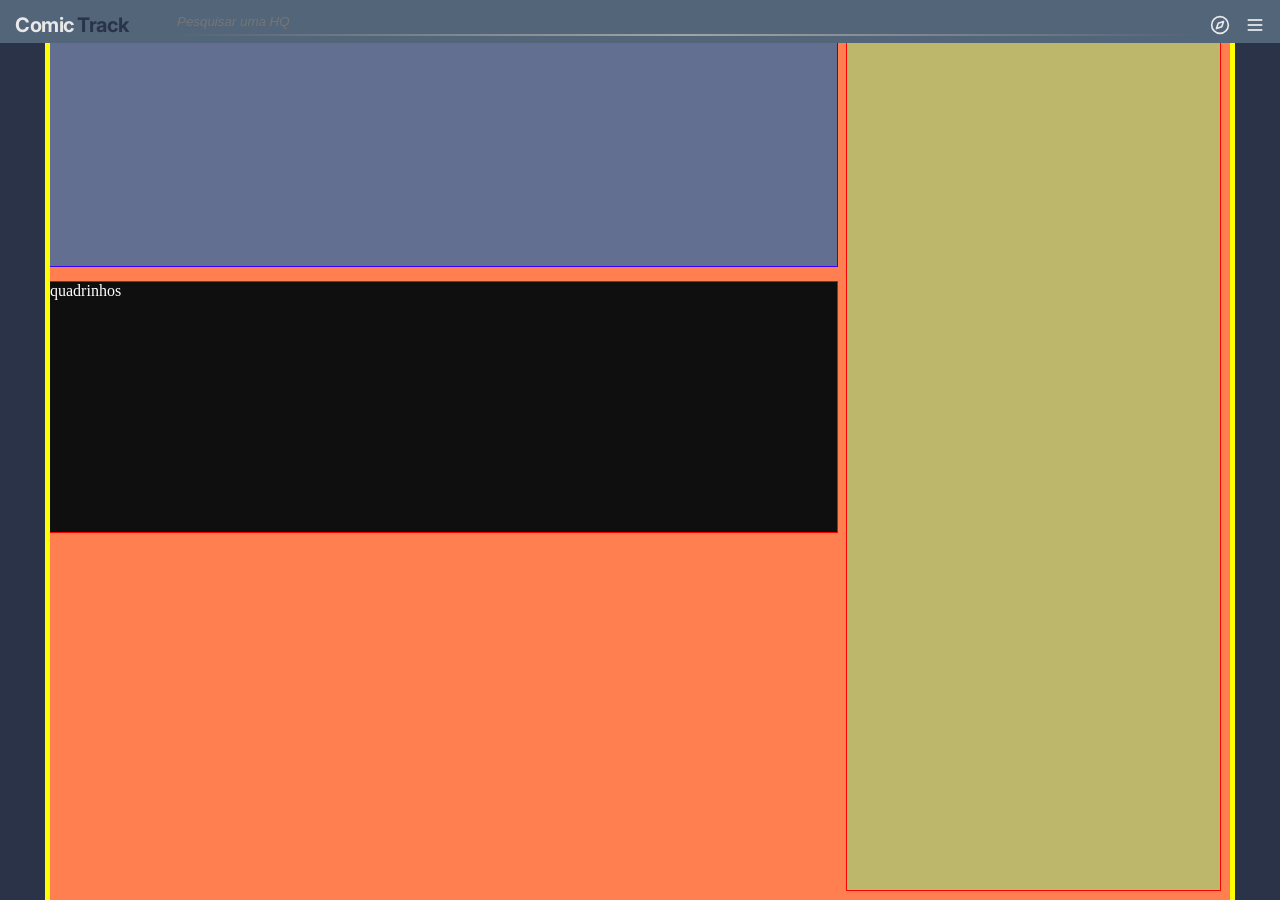
==== index.html @ 0a231233 "primeira versão do site" ====
<!DOCTYPE html>
<html lang="pt-br">
<head>
    <meta charset="UTF-8">
    <meta name="viewport" content="width=device-width, initial-scale=1.0">
    <title>ComicTracker</title>
    <link rel="stylesheet" href="style.css">

    <!--Fontes do Google-->
    <link rel="preconnect" href="https://fonts.googleapis.com">
    <link rel="preconnect" href="https://fonts.gstatic.com" crossorigin>
    <link href="https://fonts.googleapis.com/css2?family=Inter:wght@400;700;800&display=swap" rel="stylesheet">
    <link rel="stylesheet" href="https://fonts.googleapis.com/css2?family=Material+Symbols+Outlined:opsz,wght,FILL,GRAD@20..48,100..700,0..1,-50..200&icon_names=menu" />
<body>
    <header id="barra_principal_pesquisa">
        <div class="posicao_da_barra"> 
            <div id="logo">
                <h1 id="titulo-site">Comic <span class="texto-tracker">Track</span></h1>
            </div>
            <div class="div_pesquisa">
                <div class="barra-da-pesquisa">
                    <input type="search" placeholder="Pesquisar uma HQ">
                </div>
                <!--Botão de pesquisa fica invisível, até você clicar barra de pesquisa-->
                <button class="btn-pesquisa" aria-label="Pesquisar">
                    <svg xmlns="http://www.w3.org/2000/svg" width="20" height="20" viewBox="0 0 24 24" fill="none" stroke="currentColor" stroke-width="2" stroke-linecap="round" stroke-linejoin="round" class="icone-bussola">
                        <circle cx="12" cy="12" r="10"></circle>
                        <polygon points="16.24 7.76 14.12 14.12 7.76 16.24 9.88 9.88 16.24 7.76"></polygon>
                    </svg>

                </button> 

                <!--Botão de opções-->
                <button class="menu-opcs">
                    <svg xmlns="http://www.w3.org/2000/svg" width="20" height="20" viewBox="0 0 24 24" fill="none" stroke="currentColor" stroke-width="2" stroke-linecap="round" stroke-linejoin="round">
                        <line x1="4" x2="20" y1="12" y2="12"></line>
                        <line x1="4" x2="20" y1="6" y2="6"></line>
                        <line x1="4" x2="20" y1="18" y2="18"></line>
                    </svg>
                </button>
                <!--
                <div class="expand-menu">
                    <button>OPCS</button>
                    <ul class="opcsmenu">
                        <li class="opc1">Home</li>
                        <li class="opc2">Search</li>
                        <li class="opc3">Discover</li>
                        <li class="opc4">Runs</li>
                        <li class="opc5">Community</li>
                    </ul>
                </div>
                -->
            </div>
        </div>
    </header>

    <main>
        <div id="conteudo-principal">
            <div class="lendo">
                <p>quadrinhos</p>
            </div>
            
            <div class="populares">
                <p>quadrinhos</p>
            </div>
        </div>

        <aside class="novidades">
                <p>novidades</p>
            </aside>

    </main>

   


    <script src="Javinha.js"></script>  
</body>
</html>
---- style.css ----
/* --- ESTILO PARA CELULAR (PADRÃO) --- */
header{
    position: fixed;
    justify-content: center;
    top: 0;
    left: 0;            
    right: 0;
    box-sizing: border-box;
    width: 100%;
    margin: 0;
    height: auto;
    z-index: 1000;
    padding: 5px;
    background-color: #536579;
}


html, body {
  width: 100%;
  max-width: 100%;
  background-color: #2b3348;
  box-sizing: content-box;
  overflow-x: hidden; /* Corta qualquer conteúdo que tente vazar para a direita */
  margin: 0;
  padding: 0;
  -moz-osx-font-smoothing: grayscale;  /* Para Firefox no Mac */
}

main{
    display: block;
    flex-direction: column;
    background-color: coral;
    outline: 5px solid yellow;  
    margin: 60px 20px 30px 20px; /* ALTERADO: Aumentamos a margem superior (60px) */
    height: 100vh;
}

/*Classe do Main*/

.lendo{
    background-color: #636f91;
    outline: solid 1px rgb(55, 0, 255);
    min-height: 250px;
}

.populares{
    color: white;
    background-color: #0f0f0f;
    outline: solid 1px red;
    min-height: 250px;
}

.novidades{
    margin: 10px;
    background-color: darkkhaki;
    outline: solid 1px red;
    max-height: fit-content;
}


/*Seção da parte do Titulo: Comic Track */
#logo{
    width: 10rem;
    white-space: nowrap;
}

#titulo-site{
    margin: 0;
    font-size: 20px;
    font-family: 'inter', sans-serif;
    font-weight: 700;
    letter-spacing: -0.5px;
    word-spacing: -2px;
    color: #e8e8e8
}

.texto-tracker{
    color: #2a3347
}


/*Classe das Barra principal site*/
.posicao_da_barra{
    display: flex;
    align-items: center;
    max-width: auto;
    height: auto;
    width: 100%;
    padding: 0px 10px; /* Adicione um padding lateral para criar uma folga nas bordas da tela */
    box-sizing: border-box; /* Garante que o padding não aumente o tamanho total da barra */
    margin: 0 auto;
}

.div_pesquisa {
    display: flex;
    align-items: center;
    flex-grow: 1; /* Faz esse bloco ocupar o espaço que sobra na barra cinza */
    gap: 15px; /* Define o espaçamento exato que você queria entre a barra e a bússola */
    padding: 0.5rem 0rem;
    order: 3;
}


.div_pesquisa > .btn-pesquisa{
    background: transparent;
    border: none;
    cursor: pointer;
    flex-shrink: 0;      /* DIZ PARA A BÚSSOLA: "Não deixe o input te esmagar quando a tela encolher" */
    padding: 0;
    display: flex;       /* Centraliza o SVG internamente */
    align-items: center;
}

.barra-da-pesquisa {
    display: flex;       /* TRANSFORMA EM FLEX: Permite que ela controle o input interno */
    flex-grow: 1;        /* DIZ PARA A DIV: "Estique o máximo que puder dentro da .div_pesquisa" */
    border-bottom: 2px solid #a3a3a3; /* Sua linha estilizada */
    border-image: linear-gradient(to right, transparent, #a3a3a3, transparent) 1;
    padding-bottom: 4px;
}

.barra-da-pesquisa > input {
    color: #e8e8e8;
    font-style: italic;
    width: 100%;         /* AGORA SIM: O input ocupa 100% da div pai que acabou de esticar */
    min-width: 30px; 
    border: none;
    background: transparent;
    outline: none;       /* Remove a borda padrão que o navegador cria ao clicar */
    margin: 0;
}

.icone-bussola{
    color: #e8e8e8;
}

/* BOTAO DE OPÇOES */

.btn-pesquisa, .menu-opcs{
    display: inline-flex;
    align-items: center;
    color: white;
    justify-content: center;
    border: none;
    background: transparent;
    padding: 0;
}

/*Estilo para Desktop (A partir de 768px)*/

@media (min-width:768px) {
    main {
        display: grid; /* Ativamos o grid apenas aqui */
        flex-direction: row;
        grid-template-columns: 2fr 1fr; 
        grid-template-areas: 
            "esq1 dir"
            "esq2 dir";
        margin: 0 50px; /* Margem maior de desktop */
        height: 100vh;
    }

    /* Distribuindo os itens nas áreas do Grid */
    .lendo:nth-of-type(1) { grid-area: esq1; }
    .lendo:nth-of-type(2) { grid-area: esq2; }
    .novidades { grid-area: dir; }

    header {
        height: 43px; /* Altura fixa apenas no desktop */
    }
}
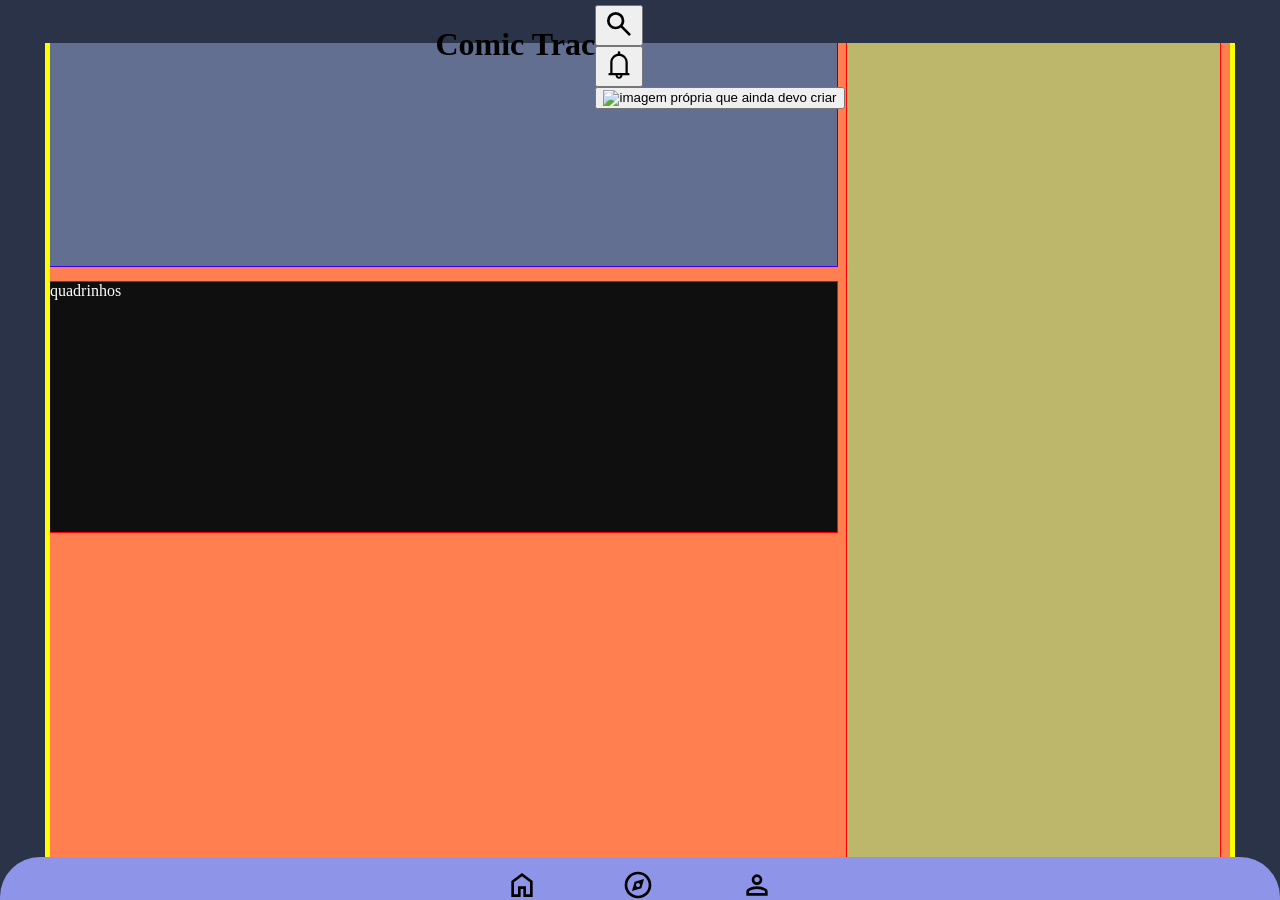
==== commit e449d15e: "adição da NavTop" ====
--- a/index.html
+++ b/index.html
@@ -9,49 +9,55 @@
     <!--Fontes do Google-->
     <link rel="preconnect" href="https://fonts.googleapis.com">
     <link rel="preconnect" href="https://fonts.gstatic.com" crossorigin>
-    <link href="https://fonts.googleapis.com/css2?family=Inter:wght@400;700;800&display=swap" rel="stylesheet">
-    <link rel="stylesheet" href="https://fonts.googleapis.com/css2?family=Material+Symbols+Outlined:opsz,wght,FILL,GRAD@20..48,100..700,0..1,-50..200&icon_names=menu" />
+    <link href="https://fonts.googleapis.com/css2?family=Inter:ital,opsz,wght@0,14..32,100..900;1,14..32,100..900&display=swap" rel="stylesheet">
 <body>
-    <header id="barra_principal_pesquisa">
+    <header id="barra_de_baixo">
         <div class="posicao_da_barra"> 
-            <div id="logo">
-                <h1 id="titulo-site">Comic <span class="texto-tracker">Track</span></h1>
+            <div class="btn_home">
+                <button >
+                    <svg xmlns="http://www.w3.org/2000/svg" width="32" height="32" viewBox="0 0 24 24"><!-- Icon from Material Symbols by Google - https://github.com/google/material-design-icons/blob/master/LICENSE --><path fill="currentColor" d="M6 19h3v-6h6v6h3v-9l-6-4.5L6 10zm-2 2V9l8-6l8 6v12h-7v-6h-2v6zm8-8.75"/></svg>
+                </button>
+                <p>home</p>
             </div>
-            <div class="div_pesquisa">
-                <div class="barra-da-pesquisa">
-                    <input type="search" placeholder="Pesquisar uma HQ">
-                </div>
-                <!--Botão de pesquisa fica invisível, até você clicar barra de pesquisa-->
-                <button class="btn-pesquisa" aria-label="Pesquisar">
-                    <svg xmlns="http://www.w3.org/2000/svg" width="20" height="20" viewBox="0 0 24 24" fill="none" stroke="currentColor" stroke-width="2" stroke-linecap="round" stroke-linejoin="round" class="icone-bussola">
-                        <circle cx="12" cy="12" r="10"></circle>
-                        <polygon points="16.24 7.76 14.12 14.12 7.76 16.24 9.88 9.88 16.24 7.76"></polygon>
-                    </svg>
 
-                </button> 
+            <div class="btn_explore">
+                <button>
+                    <svg xmlns="http://www.w3.org/2000/svg" width="32" height="32" viewBox="0 0 24 24"><!-- Icon from Material Symbols by Google - https://github.com/google/material-design-icons/blob/master/LICENSE --><path fill="currentColor" d="m7.5 16.5l7-2l2-7l-7 2zm4.5-3q-.625 0-1.062-.437T10.5 12t.438-1.062T12 10.5t1.063.438T13.5 12t-.437 1.063T12 13.5m0 8.5q-2.075 0-3.9-.788t-3.175-2.137T2.788 15.9T2 12t.788-3.9t2.137-3.175T8.1 2.788T12 2t3.9.788t3.175 2.137T21.213 8.1T22 12t-.788 3.9t-2.137 3.175t-3.175 2.138T12 22m0-2q3.325 0 5.663-2.337T20 12t-2.337-5.663T12 4T6.337 6.338T4 12t2.338 5.663T12 20m0-8"/></svg>
+                </button>
+                <p>explore</p>
+            </div>
 
-                <!--Botão de opções-->
-                <button class="menu-opcs">
-                    <svg xmlns="http://www.w3.org/2000/svg" width="20" height="20" viewBox="0 0 24 24" fill="none" stroke="currentColor" stroke-width="2" stroke-linecap="round" stroke-linejoin="round">
-                        <line x1="4" x2="20" y1="12" y2="12"></line>
-                        <line x1="4" x2="20" y1="6" y2="6"></line>
-                        <line x1="4" x2="20" y1="18" y2="18"></line>
-                    </svg>
+            <div class="btn_profile">
+                <button>
+                    <svg xmlns="http://www.w3.org/2000/svg" width="32" height="32" viewBox="0 0 24 24"><!-- Icon from Material Symbols by Google - https://github.com/google/material-design-icons/blob/master/LICENSE --><path fill="currentColor" d="M12 12q-1.65 0-2.825-1.175T8 8t1.175-2.825T12 4t2.825 1.175T16 8t-1.175 2.825T12 12m-8 8v-2.8q0-.85.438-1.562T5.6 14.55q1.55-.775 3.15-1.162T12 13t3.25.388t3.15 1.162q.725.375 1.163 1.088T20 17.2V20zm2-2h12v-.8q0-.275-.137-.5t-.363-.35q-1.35-.675-2.725-1.012T12 15t-2.775.338T6.5 16.35q-.225.125-.363.35T6 17.2zm6-8q.825 0 1.413-.587T14 8t-.587-1.412T12 6t-1.412.588T10 8t.588 1.413T12 10m0 8"/></svg>
                 </button>
-                <!--
-                <div class="expand-menu">
-                    <button>OPCS</button>
-                    <ul class="opcsmenu">
-                        <li class="opc1">Home</li>
-                        <li class="opc2">Search</li>
-                        <li class="opc3">Discover</li>
-                        <li class="opc4">Runs</li>
-                        <li class="opc5">Community</li>
-                    </ul>
-                </div>
-                -->
+                <p>profile</p>
             </div>
+            
         </div>
+    </header>
+
+    <header id="barra_de_cima">
+        <h1 id="logo">Comic Track</h1>
+        <span class="icons_diversos">
+            <div class="bussola"> 
+                <button>
+                    <svg xmlns="http://www.w3.org/2000/svg" width="32" height="32" viewBox="0 0 24 24">
+                        <path fill="currentColor" d="m19.6 21l-6.3-6.3q-.75.6-1.725.95T9.5 16q-2.725 0-4.612-1.888T3 9.5t1.888-4.612T9.5 3t4.613 1.888T16 9.5q0 1.1-.35 2.075T14.7 13.3l6.3 6.3zM9.5 14q1.875 0 3.188-1.312T14 9.5t-1.312-3.187T9.5 5T6.313 6.313T5 9.5t1.313 3.188T9.5 14"/>
+                    </svg>                      
+                </button>
+            </div>
+            <div class="sino">
+                <button>
+                    <svg xmlns="http://www.w3.org/2000/svg" width="32" height="32" viewBox="0 0 1024 1024"><!-- Icon from Ant Design Icons by HeskeyBaozi - https://github.com/ant-design/ant-design-icons/blob/master/LICENSE --><path fill="currentColor" d="M816 768h-24V428c0-141.1-104.3-257.7-240-277.1V112c0-22.1-17.9-40-40-40s-40 17.9-40 40v38.9c-135.7 19.4-240 136-240 277.1v340h-24c-17.7 0-32 14.3-32 32v32c0 4.4 3.6 8 8 8h216c0 61.8 50.2 112 112 112s112-50.2 112-112h216c4.4 0 8-3.6 8-8v-32c0-17.7-14.3-32-32-32M512 888c-26.5 0-48-21.5-48-48h96c0 26.5-21.5 48-48 48M304 768V428c0-55.6 21.6-107.8 60.9-147.1S456.4 220 512 220s107.8 21.6 147.1 60.9S720 372.4 720 428v340z"/></svg>
+                </button>
+            </div>
+            <div class="perfil">
+                <button>
+                    <img src="" alt="imagem própria que ainda devo criar">
+                </button>
+            </div>
+        </span>
     </header>
 
     <main>
--- a/style.css
+++ b/style.css
@@ -3,16 +3,17 @@
 header{
     position: fixed;
     justify-content: center;
-    top: 0;
+    bottom: 0;
     left: 0;            
     right: 0;
     box-sizing: border-box;
     width: 100%;
     margin: 0;
-    height: auto;
+    height: 76px;
     z-index: 1000;
     padding: 5px;
-    background-color: #536579;
+    background-color: #8E94E8;
+    border-radius: 40px 40px 0 0;
 }
 
 
@@ -35,6 +36,57 @@
     margin: 60px 20px 30px 20px; /* ALTERADO: Aumentamos a margem superior (60px) */
     height: 100vh;
 }
+
+/*NavBar de baixo */
+header > .posicao_da_barra{
+    display: inline-flex;
+    justify-content: center;
+    gap: 75px;
+    width: 100%;
+    height: 4rem;
+}
+
+.posicao_da_barra > .btn_home > button,
+.posicao_da_barra > .btn_explore > button,
+.posicao_da_barra > .btn_profile > button {
+    border: none;
+    padding: 0;
+    background: transparent; /* "background: none" também funciona */
+    outline: none;           /* Dica extra: remove aquela bordinha de foco ao clicar */
+    cursor: pointer;         /* Dica extra: faz o mouse virar a "mãozinha" de clique */
+    width: auto;
+}
+
+
+.posicao_da_barra > .btn_home,
+.posicao_da_barra > .btn_explore,
+.posicao_da_barra > .btn_profile {
+    display: flex;
+    flex-direction: column;
+    justify-content: center;
+    width: auto;
+    height: auto;
+}
+
+.posicao_da_barra > .btn_home > p,
+.posicao_da_barra > .btn_explore > p,
+.posicao_da_barra > .btn_profile > p {
+    margin: 0;
+    font-family: "Inter";
+    font-size: smaller;
+}
+
+
+/*Navbar de baixo*/
+#barra_de_cima{
+    display: flex;
+    flex-direction: row;
+    position: fixed;
+    top: 0;
+    background-color: #2b3348;
+}
+
+
 
 /*Classe do Main*/
 
@@ -92,60 +144,7 @@
     margin: 0 auto;
 }
 
-.div_pesquisa {
-    display: flex;
-    align-items: center;
-    flex-grow: 1; /* Faz esse bloco ocupar o espaço que sobra na barra cinza */
-    gap: 15px; /* Define o espaçamento exato que você queria entre a barra e a bússola */
-    padding: 0.5rem 0rem;
-    order: 3;
-}
 
-
-.div_pesquisa > .btn-pesquisa{
-    background: transparent;
-    border: none;
-    cursor: pointer;
-    flex-shrink: 0;      /* DIZ PARA A BÚSSOLA: "Não deixe o input te esmagar quando a tela encolher" */
-    padding: 0;
-    display: flex;       /* Centraliza o SVG internamente */
-    align-items: center;
-}
-
-.barra-da-pesquisa {
-    display: flex;       /* TRANSFORMA EM FLEX: Permite que ela controle o input interno */
-    flex-grow: 1;        /* DIZ PARA A DIV: "Estique o máximo que puder dentro da .div_pesquisa" */
-    border-bottom: 2px solid #a3a3a3; /* Sua linha estilizada */
-    border-image: linear-gradient(to right, transparent, #a3a3a3, transparent) 1;
-    padding-bottom: 4px;
-}
-
-.barra-da-pesquisa > input {
-    color: #e8e8e8;
-    font-style: italic;
-    width: 100%;         /* AGORA SIM: O input ocupa 100% da div pai que acabou de esticar */
-    min-width: 30px; 
-    border: none;
-    background: transparent;
-    outline: none;       /* Remove a borda padrão que o navegador cria ao clicar */
-    margin: 0;
-}
-
-.icone-bussola{
-    color: #e8e8e8;
-}
-
-/* BOTAO DE OPÇOES */
-
-.btn-pesquisa, .menu-opcs{
-    display: inline-flex;
-    align-items: center;
-    color: white;
-    justify-content: center;
-    border: none;
-    background: transparent;
-    padding: 0;
-}
 
 /*Estilo para Desktop (A partir de 768px)*/
 
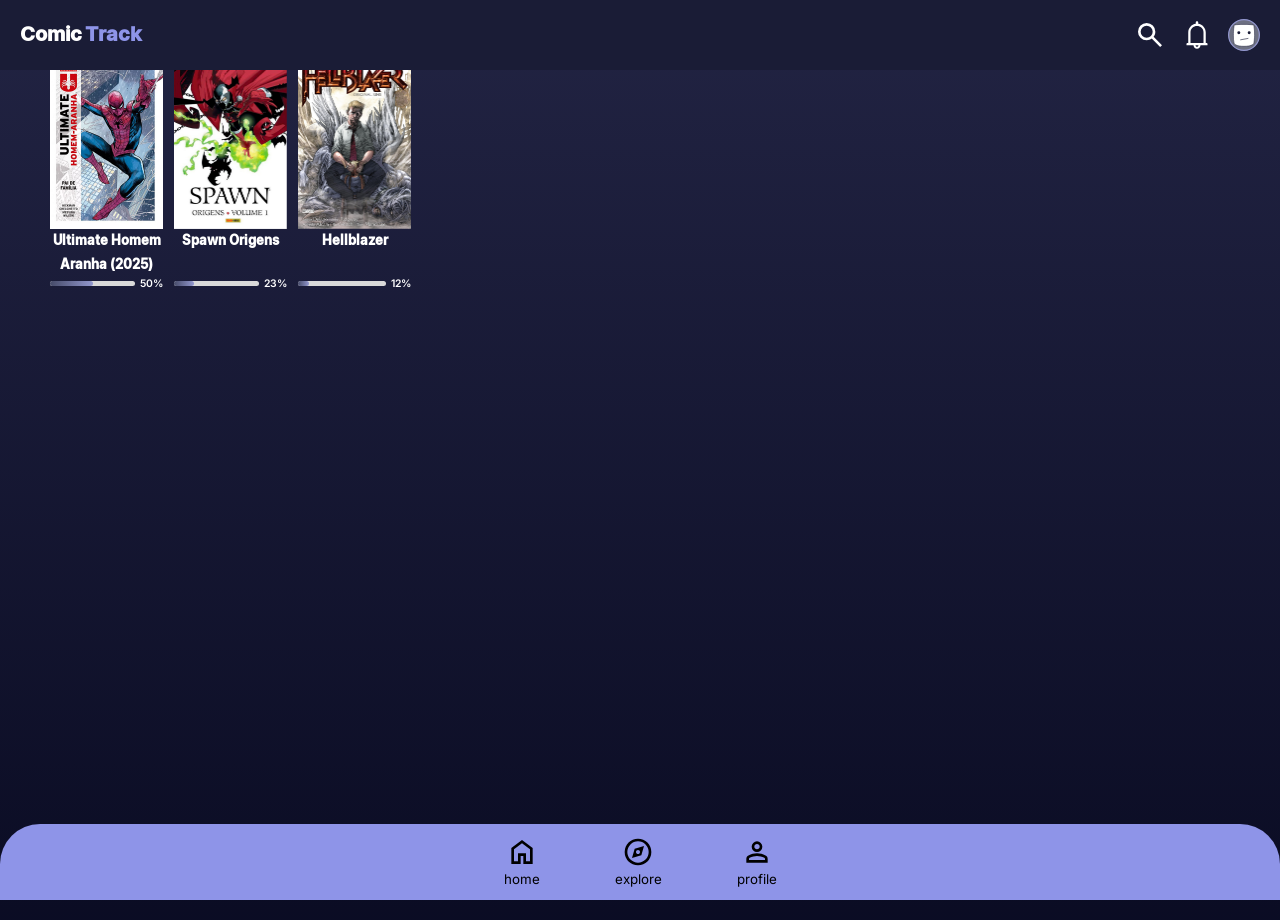
==== commit 54d6ceca: "Ajustes na barra de progressão e fundo da página" ====
--- a/index.html
+++ b/index.html
@@ -10,7 +10,14 @@
     <link rel="preconnect" href="https://fonts.googleapis.com">
     <link rel="preconnect" href="https://fonts.gstatic.com" crossorigin>
     <link href="https://fonts.googleapis.com/css2?family=Inter:ital,opsz,wght@0,14..32,100..900;1,14..32,100..900&display=swap" rel="stylesheet">
-<body>
+    
+    <!--Inter Fonte Google-->
+    <link rel="preconnect" href="https://fonts.googleapis.com">
+    <link rel="preconnect" href="https://fonts.gstatic.com" crossorigin>
+    <link href="https://fonts.googleapis.com/css2?family=Inter:ital,opsz,wght@0,14..32,100..900;1,14..32,100..900&display=swap" rel="stylesheet">
+
+
+    <body>
     <header id="barra_de_baixo">
         <div class="posicao_da_barra"> 
             <div class="btn_home">
@@ -38,9 +45,9 @@
     </header>
 
     <header id="barra_de_cima">
-        <h1 id="logo">Comic Track</h1>
+        <h1 id="logo">Comic <span class="trk_color">Track</span></h1>
         <span class="icons_diversos">
-            <div class="bussola"> 
+            <div class="busca"> 
                 <button>
                     <svg xmlns="http://www.w3.org/2000/svg" width="32" height="32" viewBox="0 0 24 24">
                         <path fill="currentColor" d="m19.6 21l-6.3-6.3q-.75.6-1.725.95T9.5 16q-2.725 0-4.612-1.888T3 9.5t1.888-4.612T9.5 3t4.613 1.888T16 9.5q0 1.1-.35 2.075T14.7 13.3l6.3 6.3zM9.5 14q1.875 0 3.188-1.312T14 9.5t-1.312-3.187T9.5 5T6.313 6.313T5 9.5t1.313 3.188T9.5 14"/>
@@ -54,27 +61,52 @@
             </div>
             <div class="perfil">
                 <button>
-                    <img src="" alt="imagem própria que ainda devo criar">
+                    <img src="Assets/Imagens Icones/Icone-Novo-Layout.svg" alt="imagem própria que ainda devo criar">
                 </button>
             </div>
         </span>
     </header>
 
     <main>
-        <div id="conteudo-principal">
-            <div class="lendo">
-                <p>quadrinhos</p>
+        <div id="list-lendo">
+            <div class="titulo-vermais">
+                <h2 >Continuar Lendo</h2>
+                <h2 class="ver-mais">Ver Mais</h2>
             </div>
-            
-            <div class="populares">
-                <p>quadrinhos</p>
+
+            <div class="hqs-lendo">
+                <span class="homemaranha">
+                    <img src="Assets/Hqs Covers/Ultimate SpiderMan 2025.png" alt="Cover_HomeAranhaUltimate" srcset="">
+                    <h3>Ultimate Homem Aranha (2025)</h3>
+                    <div class="prog-hq">
+                        <div id="barra-progresso">
+                            <div class="progresso-feito" style="width: 50%;"></div>
+                        </div>
+                        <p>50%</p>
+                    </div>
+                </span>
+                <span class="Spawn"> 
+                    <img src="Assets/Hqs Covers/Spawn Origens.png" alt="">
+                    <h3>Spawn Origens</h3>
+                    <div class="prog-hq">
+                        <div id="barra-progresso">
+                            <div class="progresso-feito" style="width: 23%;"></div>
+                        </div>
+                        <p>23%</p>
+                    </div>
+                </span>
+                <span class="Hellblazer">  
+                    <img src="Assets/Hqs Covers/HellBalzer.png" alt="">
+                    <h3>Hellblazer</h3>
+                    <div class="prog-hq">
+                        <div id="barra-progresso">
+                            <div class="progresso-feito" style="width: 12%;"></div>
+                        </div>
+                        <p>12%</p>
+                    </div>
+                </span>
             </div>
         </div>
-
-        <aside class="novidades">
-                <p>novidades</p>
-            </aside>
-
     </main>
 
    
--- a/style.css
+++ b/style.css
@@ -1,6 +1,25 @@
 
 /* --- ESTILO PARA CELULAR (PADRÃO) --- */
-header{
+@font-face {
+    font-family: Konkhmer Sleokchher;
+    src: url(Assets/Font/konkhmer-sleokchher/KonkhmerSleokchher-Regular.ttf);
+    font-weight: normal;
+    font-style: normal;
+}
+
+p{
+    margin: 0;
+    padding: 0;
+    font-family: initial;
+}
+
+h1, h2, h3{
+    margin: 0;
+    padding: 0;
+    font-family: Konkhmer Sleokchher;
+}
+
+#barra_de_baixo{
     position: fixed;
     justify-content: center;
     bottom: 0;
@@ -20,7 +39,13 @@
 html, body {
   width: 100%;
   max-width: 100%;
-  background-color: #2b3348;
+  background: 
+    linear-gradient(
+            to bottom,
+            rgba(255, 255, 255, 0.08) 0%,
+            rgba(0, 0, 0, 0.30) 100%
+        ),
+        #0F1133;
   box-sizing: content-box;
   overflow-x: hidden; /* Corta qualquer conteúdo que tente vazar para a direita */
   margin: 0;
@@ -28,13 +53,115 @@
   -moz-osx-font-smoothing: grayscale;  /* Para Firefox no Mac */
 }
 
-main{
-    display: block;
+/* ------------------------------------------ 
+    O conteúdo principal da página (MAIN) 
+    -----------------------------------------
+*/
+
+/* ========================================
+   MAIN
+   ======================================== */
+main {
+    /*background-color: #0F1133;*/
+    padding: 10px 0;
+    margin: 75px 16px 76px;
+    height: 100vh;
+}
+
+
+/* ========================================
+   CABEÇALHO DE SEÇÃO (Título + Ver Mais)
+   ======================================== */
+.titulo-vermais {
+    display: flex;
+    justify-content: space-between;
+    align-items: center;
+    color: #ffffff;
+    font-size: 0.75rem;
+}
+
+.titulo-vermais .ver-mais {
+    color: #8E94E8;
+    font-size: 0.875rem;
+}
+
+
+/* ========================================
+   SEÇÃO: CONTINUAR LENDO
+   ======================================== */
+#list-lendo {
+    display: flex;
     flex-direction: column;
-    background-color: coral;
-    outline: 5px solid yellow;  
-    margin: 60px 20px 30px 20px; /* ALTERADO: Aumentamos a margem superior (60px) */
-    height: 100vh;
+    gap: 0.75rem;
+}
+
+.hqs-lendo {
+    display: flex;
+    gap: 11px;
+}
+
+
+/* ========================================
+   CARD DE HQ
+   ======================================== */
+.homemaranha,
+.Spawn,
+.Hellblazer {
+    display: flex;
+    flex-direction: column;
+    max-width: 113px;
+}
+
+.hqs-lendo > span > img {
+    width: 113px;
+    height: 174px;
+    object-fit: cover;
+}
+
+.homemaranha h3,
+.Spawn h3,
+.Hellblazer h3 {
+    flex: 1;
+    margin: 0;
+    color: #ffffff;
+    font-family: Konkhmer Sleokchher;
+    font-size: 0.813rem;
+    font-style: normal;
+    text-align: center;
+    word-break: break-word;
+}
+
+
+/* ========================================
+   BARRA DE PROGRESSO
+   ======================================== */
+.prog-hq {
+    display: flex;
+    align-items: center;
+    gap: 5px;
+    margin-top: auto;
+    width: 100%;
+}
+
+#barra-progresso {
+    flex: 1;
+    height: 5px;
+    background-color: #D9D9D9;
+    border-radius: 25px;
+}
+
+.progresso-feito {
+    height: 5px;
+    background: linear-gradient(to right, #464B69, #9297CE);
+    border-radius: 25px;
+}
+
+.prog-hq p {
+    margin: 0;
+    font-family: Inter;
+    font-size: 0.65rem;
+    font-weight: 600;
+    color: #ffffff;
 }
 
 /*NavBar de baixo */
@@ -77,7 +204,7 @@
 }
 
 
-/*Navbar de baixo*/
+/* --- Navbar de baixo ---*/
 #barra_de_cima{
     display: flex;
     flex-direction: row;
@@ -88,62 +215,87 @@
 
 
 
-/*Classe do Main*/
-
-.lendo{
-    background-color: #636f91;
-    outline: solid 1px rgb(55, 0, 255);
-    min-height: 250px;
-}
-
-.populares{
+
+
+/* --- Barra do topo do site ---*/
+
+#barra_de_cima{
+    background-color: #1A1C36;
+    width: 100%;
+    height: 70px;
+    display: flex;
+    flex-direction: row;
+    justify-content: space-between;
+    align-items: center;
+    padding: 0 20px;
+    box-sizing: border-box;
+}
+
+.icons_diversos{
+    display: flex;
+    flex-direction: row;
+}   
+
+/* LOGO COMIC TRACK */
+#barra_de_cima > #logo{
+    display: flex;
+    align-items: center;
+   color: #ffffff;
+   flex: 1;
+   width: auto;
+   height: auto;
+   font-size: 1.25rem;
+   font-family: Konkhmer Sleokchher;
+}
+
+#barra_de_cima > #logo > span{
+   color: #8E94E8;
+   margin-left: 3PX;
+}
+
+
+/* ------------------------------- */
+
+.icons_diversos{
+    display: flex;
+    flex-direction: row;
+    align-items: center; /* Alinha os ícones verticalmente */
+    gap: 15px;           /* Cria um espaço limpo entre cada ícone */
+    height: auto;
+}
+
+
+.icons_diversos > .perfil ,
+.icons_diversos > .sino,
+.icons_diversos > .busca
+{
+    display: block;
+    width: auto;
+    height: auto;
+}
+
+.icons_diversos > .perfil > button,
+.icons_diversos > .sino > button,
+.icons_diversos > .busca > button
+{
+    background: transparent;
+  border: none;
+  cursor: pointer;
+  padding: 0;
+  display: flex;
+  align-items: center;
+  justify-content: center;
     color: white;
-    background-color: #0f0f0f;
-    outline: solid 1px red;
-    min-height: 250px;
-}
-
-.novidades{
-    margin: 10px;
-    background-color: darkkhaki;
-    outline: solid 1px red;
-    max-height: fit-content;
-}
-
-
-/*Seção da parte do Titulo: Comic Track */
-#logo{
-    width: 10rem;
-    white-space: nowrap;
-}
-
-#titulo-site{
-    margin: 0;
-    font-size: 20px;
-    font-family: 'inter', sans-serif;
-    font-weight: 700;
-    letter-spacing: -0.5px;
-    word-spacing: -2px;
-    color: #e8e8e8
-}
-
-.texto-tracker{
-    color: #2a3347
-}
-
-
-/*Classe das Barra principal site*/
-.posicao_da_barra{
-    display: flex;
-    align-items: center;
-    max-width: auto;
-    height: auto;
-    width: 100%;
-    padding: 0px 10px; /* Adicione um padding lateral para criar uma folga nas bordas da tela */
-    box-sizing: border-box; /* Garante que o padding não aumente o tamanho total da barra */
-    margin: 0 auto;
-}
-
+}
+
+.icons_diversos > .perfil > button > img,
+.icons_diversos > .sino > button > img,
+.icons_diversos > .busca > button > img
+{
+   width: 32px;
+  height: 32px;
+  object-fit: cover;
+}
 
 
 /*Estilo para Desktop (A partir de 768px)*/
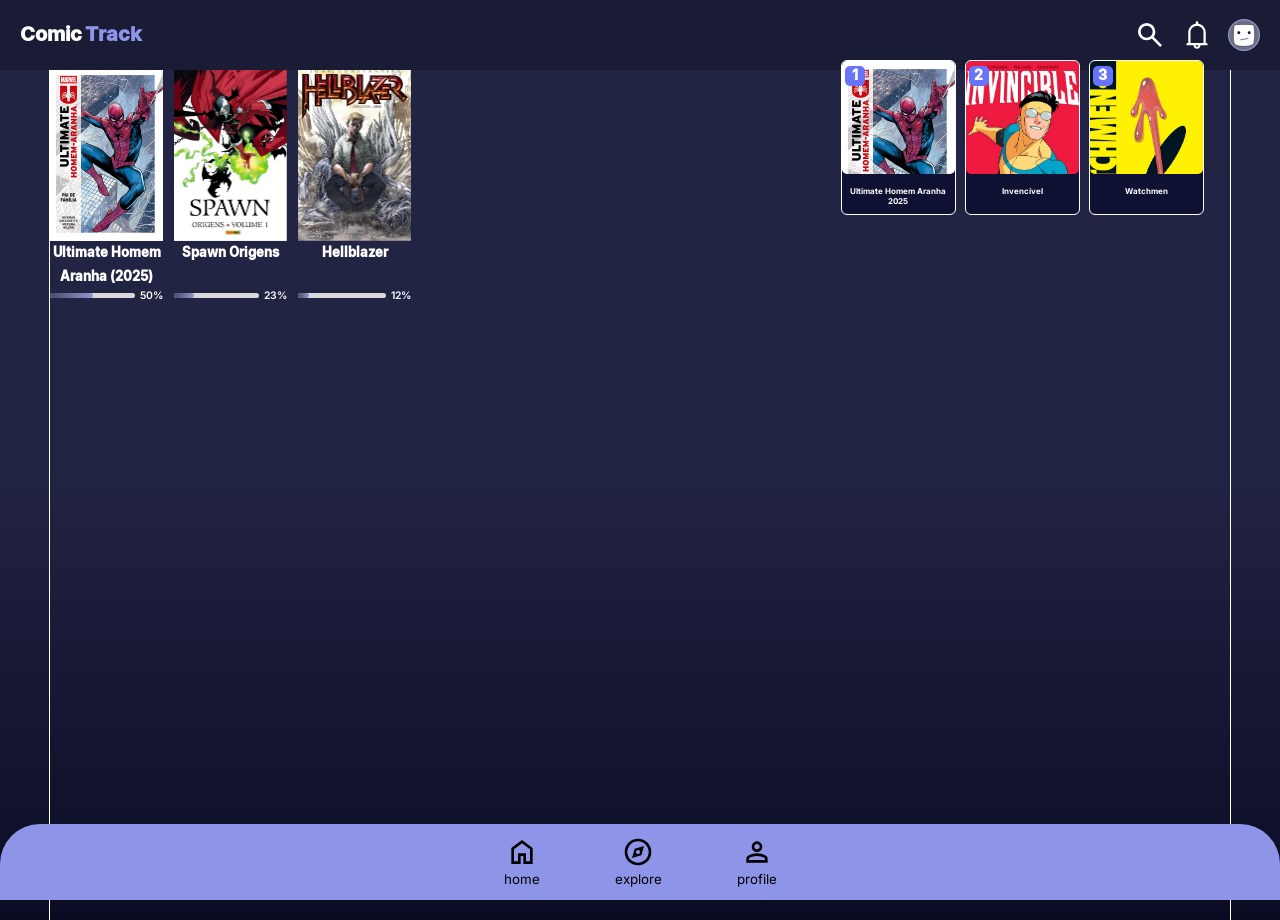
==== commit f52704a4: "Adição da seção: Populares da Semana" ====
--- a/index.html
+++ b/index.html
@@ -107,6 +107,39 @@
                 </span>
             </div>
         </div>
+
+        <div id="list-populares">
+            <div class="titulo-vermais">
+                <h2 class="em-alta-semana">Em alta esta semana</h2>
+                <h2 class="ver-mais">Ver Mais</h2>
+            </div>
+            <div class="flex-hq-popular">
+                <span class="popular1">
+                    <img src="Assets/Hqs Covers/Ultimate SpiderMan 2025.png" alt="" srcset="">
+                    <h3>Ultimate Homem Aranha 2025</h3>
+                    <div class="posicao-na-semana">
+                        <h3>1</h3>
+                    </div>
+                </span>
+                <span class="popular2">
+                    <img src="Assets/Hqs Covers/Invencible hq.jpg" alt="" srcset="">
+                    <h3>Invencível</h3>
+                    <div class="posicao-na-semana">
+                        <h3>2</h3>
+                    </div>
+                </span>
+                <span class="popular3">
+                    <img src="Assets/Hqs Covers/Watchmen HQ.jpg" alt="" srcset="">
+                    <h3>Watchmen</h3>
+                    <div class="posicao-na-semana">
+                        <h3>3</h3>
+                    </div>
+                </span>
+            </div>
+        </div>
+
+
+
     </main>
 
    
--- a/style.css
+++ b/style.css
@@ -42,7 +42,7 @@
   background: 
     linear-gradient(
             to bottom,
-            rgba(255, 255, 255, 0.08) 0%,
+            rgba(255, 255, 255, 0.08) 50%,
             rgba(0, 0, 0, 0.30) 100%
         ),
         #0F1133;
@@ -62,10 +62,13 @@
    MAIN
    ======================================== */
 main {
-    /*background-color: #0F1133;*/
+    display: flex;
+    flex-direction: column;
+    outline: 1px solid white;
     padding: 10px 0;
     margin: 75px 16px 76px;
     height: 100vh;
+    gap: 15px;
 }
 
 
@@ -93,6 +96,8 @@
     display: flex;
     flex-direction: column;
     gap: 0.75rem;
+    padding-top: 12px;
+    padding-bottom: 12px;
 }
 
 .hqs-lendo {
@@ -203,6 +208,83 @@
     font-size: smaller;
 }
 
+/* 
+================================================
+    [ Seção Pagina Main: Populares da Semana ]
+===============================================
+*/
+
+#list-populares{
+    display: flex;
+    flex-direction: column;
+    margin: 10px 0px;
+    gap: 12px;
+}
+
+.em-alta-semana
+{
+    font-size: 1rem;
+}
+
+.flex-hq-popular{
+    display: flex;
+    flex-direction: row;
+    gap: 11px;
+}
+
+.popular1, .popular2, .popular3{
+    background-color: #0F1133;
+    border-radius: 5px;
+    box-sizing: border-box;
+    outline: white solid 0.5px;
+    max-width: 113px;
+    position: relative;
+}
+
+
+.flex-hq-popular > span > img {
+    width: 113px;
+    height: 113px;
+    object-fit: cover;
+    object-position: top;
+    border-radius: 5px;
+}
+
+.popular1 > h3,
+.popular2 > h3,
+.popular3 > h3{
+    font-family: Inter;
+    color: white;
+    font-size: 0.5rem;
+    text-align: center;
+    align-items: center;
+    margin-top: 8px;
+    margin-bottom: 8px;
+    max-width: 113px;
+}
+
+.posicao-na-semana{
+    display: flex;
+    align-items: center;
+    justify-content: center;
+    background-color: #6773F9;
+    position: absolute;
+    top: 5px;  /* distância do topo do card */
+    left: 3px; /* distância da esquerda do card */
+    width: 20px;
+    height: 20px;
+    border-radius: 5px;
+}
+
+.posicao-na-semana > h3
+{
+    font-size: 0.875rem;
+    line-height: 0.8;
+    color: white;
+}
+
+
+
 
 /* --- Navbar de baixo ---*/
 #barra_de_cima{
@@ -212,10 +294,6 @@
     top: 0;
     background-color: #2b3348;
 }
-
-
-
-
 
 /* --- Barra do topo do site ---*/
 
@@ -252,9 +330,6 @@
    color: #8E94E8;
    margin-left: 3PX;
 }
-
-
-/* ------------------------------- */
 
 .icons_diversos{
     display: flex;
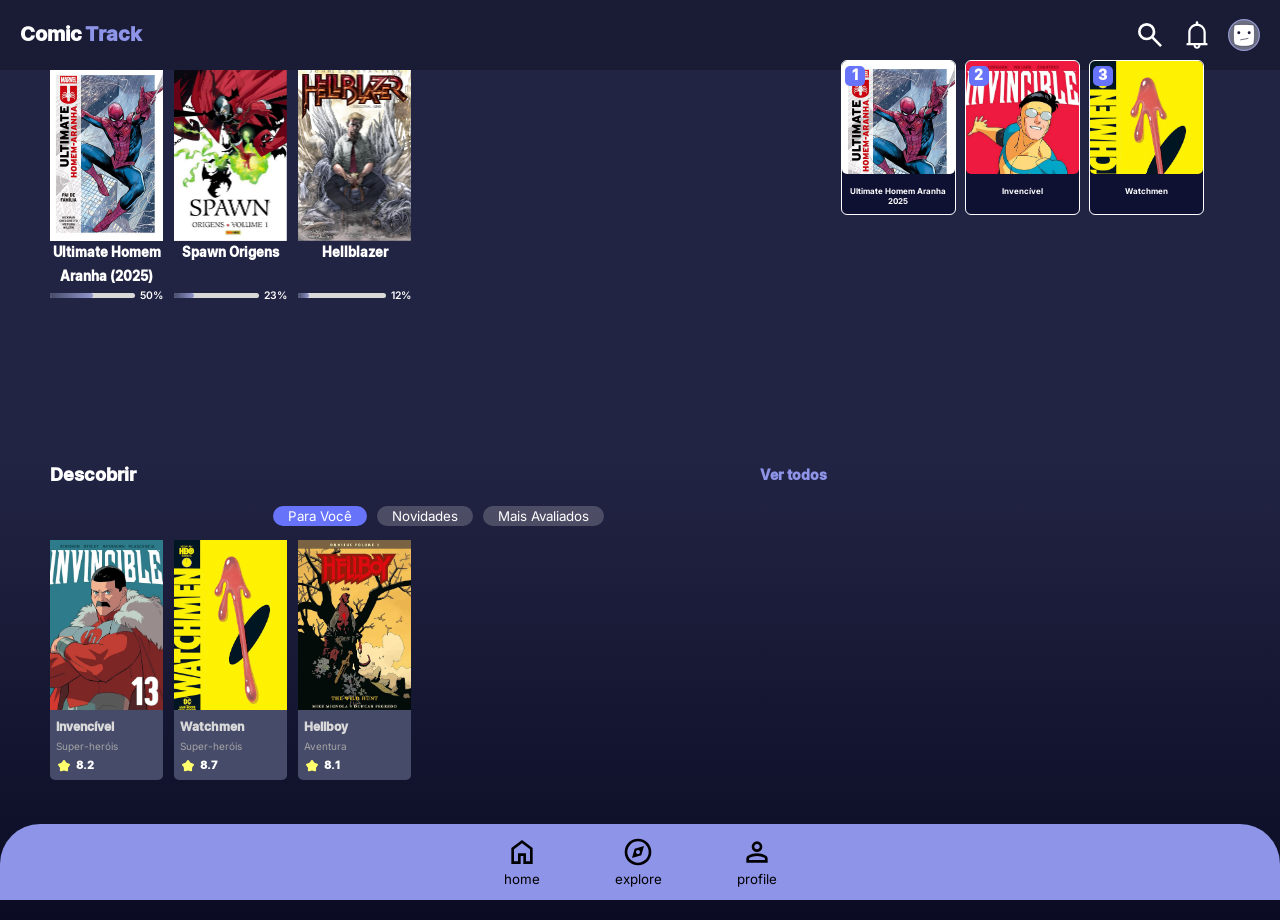
==== commit 10e4efef: "Parte de Descobrimento da Página" ====
--- a/index.html
+++ b/index.html
@@ -138,7 +138,52 @@
             </div>
         </div>
 
-
+        <div id="list-descobrir">
+            <div class="titulo-vermais">
+                <h2>Descobrir</h2>
+                <h2 class="ver-mais">Ver todos</h2>
+            </div>
+            <section class="botoes-filtro">
+                <button type="button" id="btn-escolhido"> Para Você</button>
+                <button type="button"> Novidades</button>
+                <button type="button"> Mais Avaliados</button>
+            </section>
+            <section class="quadrinhos-filtrados">
+                <div class="filtrado1">
+                    <img src="Assets/Hqs Covers/Invicible Comic Cover.jpg" alt="" srcset="">
+                    <div class="card-info">
+                        <h3>Invencível</h3>
+                        <p class="genero">Super-heróis</p>
+                    </div>
+                    <span class="avaliacoes">
+                        <svg xmlns="http://www.w3.org/2000/svg" width="16" height="16" viewBox="0 0 24 24"><!-- Icon from Material Symbols Light by Google - https://github.com/google/material-design-icons/blob/master/LICENSE --><path fill="currentColor" d="m8.125 7.092l2.608-3.47q.238-.322.566-.472T12 3t.701.15t.566.471l2.608 3.471l4.02 1.368q.534.18.822.605q.289.426.289.94q0 .237-.07.471t-.228.449l-2.635 3.573l.1 3.83q.025.706-.466 1.189T16.564 20l-.454-.056L12 18.733l-4.11 1.211q-.124.05-.24.053q-.117.003-.214.003q-.665 0-1.15-.483t-.459-1.188l.1-3.856l-2.629-3.548q-.159-.217-.229-.453Q3 10.236 3 10q0-.506.297-.942q.296-.435.828-.618z"/></svg>
+                        <h3>8.2</h3>
+                    </span>
+                </div>
+                <div class="filtrado2">
+                    <img src="Assets/Hqs Covers/Watchmen HQ.jpg" alt="" srcset="">
+                    <div class="card-info">
+                        <h3>Watchmen</h3>
+                        <p class="genero">Super-heróis</p>
+                    </div>
+                    <span class="avaliacoes">
+                        <svg xmlns="http://www.w3.org/2000/svg" width="16" height="16" viewBox="0 0 24 24"><!-- Icon from Material Symbols Light by Google - https://github.com/google/material-design-icons/blob/master/LICENSE --><path fill="currentColor" d="m8.125 7.092l2.608-3.47q.238-.322.566-.472T12 3t.701.15t.566.471l2.608 3.471l4.02 1.368q.534.18.822.605q.289.426.289.94q0 .237-.07.471t-.228.449l-2.635 3.573l.1 3.83q.025.706-.466 1.189T16.564 20l-.454-.056L12 18.733l-4.11 1.211q-.124.05-.24.053q-.117.003-.214.003q-.665 0-1.15-.483t-.459-1.188l.1-3.856l-2.629-3.548q-.159-.217-.229-.453Q3 10.236 3 10q0-.506.297-.942q.296-.435.828-.618z"/></svg>
+                        <h3>8.7</h3>
+                    </span>
+                </div>
+                <div class="filtrado3">
+                    <img src="Assets/Hqs Covers/Hellboy.jpg" alt="" srcset="">
+                    <div class="card-info">
+                        <h3>Hellboy</h3>
+                        <p class="genero">Aventura</p>
+                    </div>
+                    <span class="avaliacoes">
+                        <svg xmlns="http://www.w3.org/2000/svg" width="16" height="16" viewBox="0 0 24 24"><!-- Icon from Material Symbols Light by Google - https://github.com/google/material-design-icons/blob/master/LICENSE --><path fill="currentColor" d="m8.125 7.092l2.608-3.47q.238-.322.566-.472T12 3t.701.15t.566.471l2.608 3.471l4.02 1.368q.534.18.822.605q.289.426.289.94q0 .237-.07.471t-.228.449l-2.635 3.573l.1 3.83q.025.706-.466 1.189T16.564 20l-.454-.056L12 18.733l-4.11 1.211q-.124.05-.24.053q-.117.003-.214.003q-.665 0-1.15-.483t-.459-1.188l.1-3.856l-2.629-3.548q-.159-.217-.229-.453Q3 10.236 3 10q0-.506.297-.942q.296-.435.828-.618z"/></svg>
+                        <h3>8.1</h3>
+                    </span>
+                </div>
+            </section>
+        </div>
 
     </main>
 
--- a/style.css
+++ b/style.css
@@ -64,10 +64,10 @@
 main {
     display: flex;
     flex-direction: column;
-    outline: 1px solid white;
+    /*outline: 1px solid white;*/
     padding: 10px 0;
     margin: 75px 16px 76px;
-    height: 100vh;
+    min-height: 100vh;
     gap: 15px;
 }
 
@@ -282,6 +282,139 @@
     line-height: 0.8;
     color: white;
 }
+
+/* 
+================================================
+    [ Seção Pagina Main: DESCOBRIR ]
+===============================================
+*/
+
+#list-descobrir{
+    display: flex;
+    flex-direction: column;
+    gap: 14px;
+}
+
+
+.quadrinhos-filtrados{
+    display: flex;
+    flex-direction: row;
+    gap: 11px;
+}
+
+.filtrado1, .filtrado2, .filtrado3 {
+    display: flex;
+    flex-direction: column;
+    background-color: #464B69;
+    border-radius: 5px;
+    font-family: 'Inter', sans-serif;
+}
+
+#btn-escolhido{
+    background-color: #6773F9;
+}
+
+.botoes-filtro{
+    display: flex;
+    flex-direction: row;
+    gap: 10px;
+    justify-content: center;
+}
+
+.botoes-filtro button{
+    border-radius: 10px;
+    border: none;
+    background-color: rgba(255, 255, 255, 0.20);
+    padding: 0px 15px;
+    height: 20px;
+    color: white;
+    text-align: center;
+    font-family: "Inter";
+    font-weight: 400;
+}
+
+
+.card-info h3 {
+    margin: 0;
+    color: #D9D9D9;
+    font-size: 0.75rem; /* Ajustado: 0.531rem estava ficando pequeno demais para ler */
+    font-weight: 600;
+}
+
+.quadrinhos-filtrados .filtrado1 img, 
+.quadrinhos-filtrados .filtrado2 img, 
+.quadrinhos-filtrados .filtrado3 img {
+    object-fit: cover;
+    width: 113px;
+    height: 170px;
+    object-position: top;
+    display: block;
+}
+
+
+.card-info {
+    display: flex;
+    flex-direction: column;
+    box-sizing: border-box;
+    padding: 6px; /* Aumentado levemente para respirar melhor */
+}
+
+.card-info p.genero {
+    margin: 2px 0 0 0;
+    font-size: 0.625rem; /* Ajustado para manter hierarquia visual */
+    color: #A4A4A4;
+    font-family: "Inter";
+}
+
+.avaliacoes > h3 {
+    margin: 0;
+    font-size: 0.688rem; /* Ajustado para combinar com o tamanho do card */
+    color: white;
+    line-height: 1;
+}
+
+.avaliacoes {
+    display: flex;
+    flex-direction: row;
+    align-items: center;
+    gap: 4px;
+    padding: 0 6px 6px 6px; /* Padding interno inferior para alinhar no card */
+}
+
+.avaliacoes svg {
+    display: flex; /* ou inline-flex */
+    justify-content: center; /* Centraliza horizontalmente */
+    align-items: center;     /* Centraliza verticalmente */
+    width: 16px;  /* Reduzido um pouco para harmonizar com o tamanho do card */
+    height: 16px;
+    align-items: center;
+    justify-content: center;
+    color: rgb(255, 255, 110);
+}
+
+
+
+
+
+
+
+
+
+
+
+
+
+
+
+
+
+
+
+
+
+
+
+
 
 
 
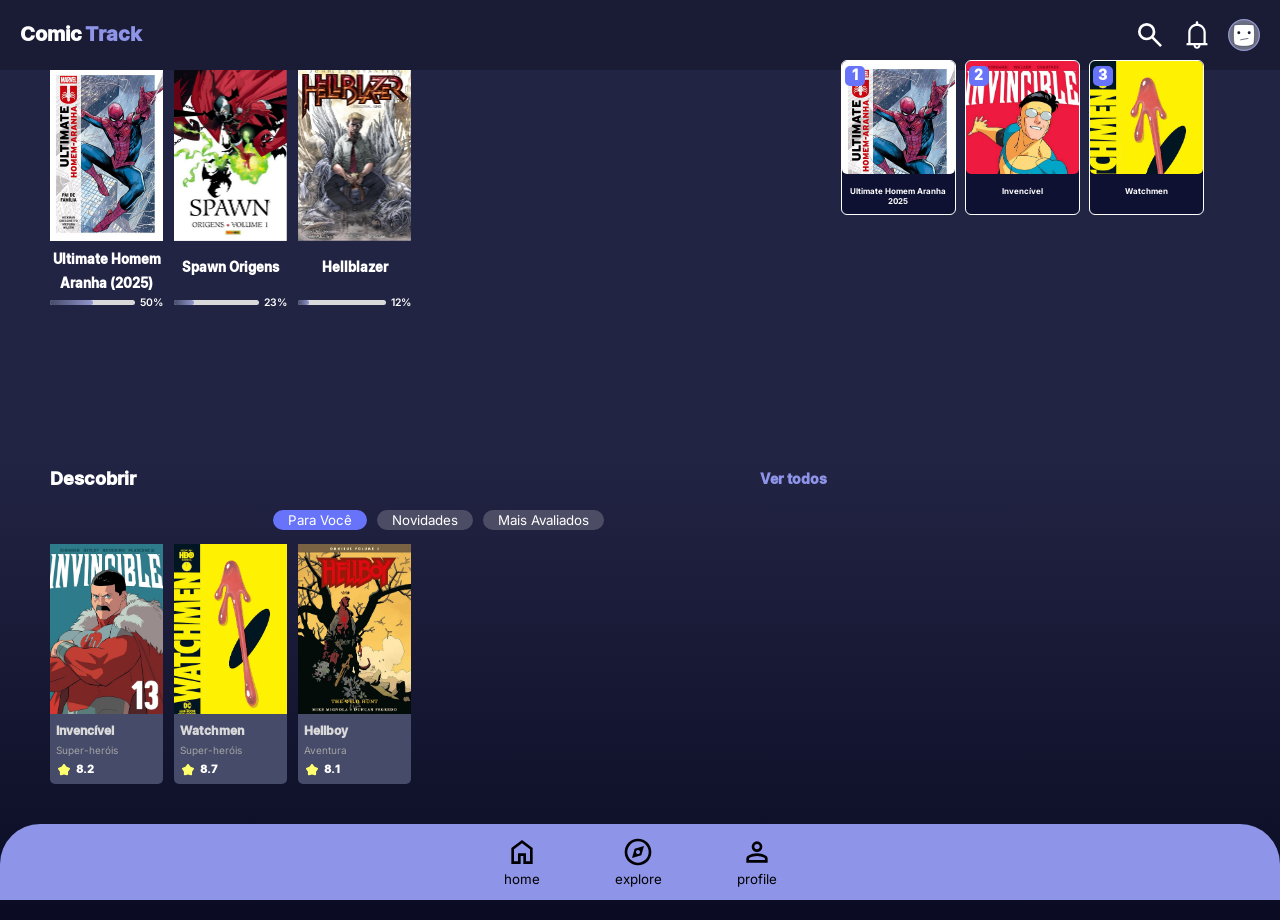
==== commit 8dcb4ab7: "arquivo da página de hqs(template) e css global feito" ====
--- a/index.html
+++ b/index.html
@@ -4,8 +4,7 @@
     <meta charset="UTF-8">
     <meta name="viewport" content="width=device-width, initial-scale=1.0">
     <title>ComicTracker</title>
-    <link rel="stylesheet" href="style.css">
-
+    
     <!--Fontes do Google-->
     <link rel="preconnect" href="https://fonts.googleapis.com">
     <link rel="preconnect" href="https://fonts.gstatic.com" crossorigin>
@@ -15,6 +14,9 @@
     <link rel="preconnect" href="https://fonts.googleapis.com">
     <link rel="preconnect" href="https://fonts.gstatic.com" crossorigin>
     <link href="https://fonts.googleapis.com/css2?family=Inter:ital,opsz,wght@0,14..32,100..900;1,14..32,100..900&display=swap" rel="stylesheet">
+
+    <link rel="stylesheet" href="Estilos CSS/Estilo-pag-princ.css">
+</head>
 
 
     <body>
--- a/Estilos CSS/Estilo-pag-princ.css
+++ b/Estilos CSS/Estilo-pag-princ.css
@@ -0,0 +1,534 @@
+
+/* --- ESTILO PARA CELULAR (PADRÃO) --- */
+@font-face {
+    font-family: 'Konkhmer Sleokchher';
+    src: url('../Assets/Font/konkhmer-sleokchher/KonkhmerSleokchher-Regular.ttf');
+    font-weight: normal;
+    font-style: normal;
+}
+
+p{
+    margin: 0;
+    padding: 0;
+    font-family: initial;
+}
+
+h1, h2, h3{
+    margin: 0;
+    padding: 0;
+    font-family: Konkhmer Sleokchher;
+}
+
+#barra_de_baixo{
+    position: fixed;
+    justify-content: center;
+    bottom: 0;
+    left: 0;            
+    right: 0;
+    box-sizing: border-box;
+    width: 100%;
+    margin: 0;
+    height: 76px;
+    z-index: 1000;
+    padding: 5px;
+    background-color: #8E94E8;
+    border-radius: 40px 40px 0 0;
+}
+
+
+html, body {
+  width: 100%;
+  max-width: 100%;
+  background: 
+    linear-gradient(
+            to bottom,
+            rgba(255, 255, 255, 0.08) 50%,
+            rgba(0, 0, 0, 0.30) 100%
+        ),
+        #0F1133;
+  box-sizing: content-box;
+  overflow-x: hidden; /* Corta qualquer conteúdo que tente vazar para a direita */
+  margin: 0;
+  padding: 0;
+  -moz-osx-font-smoothing: grayscale;  /* Para Firefox no Mac */
+}
+
+/* ------------------------------------------ 
+    O conteúdo principal da página (MAIN) 
+    -----------------------------------------
+*/
+
+/* ========================================
+   MAIN
+   ======================================== */
+main {
+    display: flex;
+    flex-direction: column;
+    /*outline: 1px solid white;*/
+    padding: 10px 0;
+    margin: 75px 16px 76px;
+    min-height: 100vh;
+    gap: 15px;
+}
+
+
+/* ========================================
+   CABEÇALHO DE SEÇÃO (Título + Ver Mais)
+   ======================================== */
+.titulo-vermais {
+    display: flex;
+    justify-content: space-between;
+    align-items: center;
+    color: #ffffff;
+    font-size: 0.75rem;
+}
+
+.titulo-vermais .ver-mais {
+    color: #8E94E8;
+    font-size: 0.875rem;
+}
+
+
+/* ========================================
+   SEÇÃO: CONTINUAR LENDO
+   ======================================== */
+#list-lendo {
+    display: flex;
+    flex-direction: column;
+    gap: 0.75rem;
+    padding-top: 12px;
+    padding-bottom: 12px;
+}
+
+.hqs-lendo {
+    display: flex;
+    gap: 11px;
+}
+
+
+/* ========================================
+   CARD DE HQ
+   ======================================== */
+.homemaranha,
+.Spawn,
+.Hellblazer {
+    display: flex;
+    flex-direction: column;
+    max-width: 113px;
+}
+
+.hqs-lendo > span > img {
+    width: 113px;
+    height: 174px;
+    object-fit: cover;
+}
+
+.homemaranha h3,
+.Spawn h3,
+.Hellblazer h3 {
+    display: flex;
+    flex-direction: column;
+    margin: auto 0; 
+    color: #ffffff;
+    font-family: Konkhmer Sleokchher;
+    font-size: 0.813rem;
+    font-style: normal;
+    text-align: center;
+    justify-content: center;
+    padding-top: 7px;
+    word-break: break-word;
+}
+
+
+/* ========================================
+   BARRA DE PROGRESSO
+   ======================================== */
+.prog-hq {
+    display: flex;
+    align-items: center;
+    gap: 5px;
+    margin-top: auto;
+    width: 100%;
+}
+
+#barra-progresso {
+    flex: 1;
+    height: 5px;
+    background-color: #D9D9D9;
+    border-radius: 25px;
+}
+
+.progresso-feito {
+    height: 5px;
+    background: linear-gradient(to right, #464B69, #9297CE);
+    border-radius: 25px;
+}
+
+.prog-hq p {
+    margin: 0;
+    font-family: Inter;
+    font-size: 0.65rem;
+    font-weight: 600;
+    color: #ffffff;
+}
+
+/*NavBar de baixo */
+header > .posicao_da_barra{
+    display: inline-flex;
+    justify-content: center;
+    gap: 75px;
+    width: 100%;
+    height: 4rem;
+}
+
+.posicao_da_barra > .btn_home > button,
+.posicao_da_barra > .btn_explore > button,
+.posicao_da_barra > .btn_profile > button {
+    border: none;
+    padding: 0;
+    background: transparent; /* "background: none" também funciona */
+    outline: none;           /* Dica extra: remove aquela bordinha de foco ao clicar */
+    cursor: pointer;         /* Dica extra: faz o mouse virar a "mãozinha" de clique */
+    width: auto;
+}
+
+
+.posicao_da_barra > .btn_home,
+.posicao_da_barra > .btn_explore,
+.posicao_da_barra > .btn_profile {
+    display: flex;
+    flex-direction: column;
+    justify-content: center;
+    width: auto;
+    height: auto;
+}
+
+.posicao_da_barra > .btn_home > p,
+.posicao_da_barra > .btn_explore > p,
+.posicao_da_barra > .btn_profile > p {
+    margin: 0;
+    font-family: "Inter";
+    font-size: smaller;
+}
+
+/* 
+================================================
+    [ Seção Pagina Main: Populares da Semana ]
+===============================================
+*/
+
+#list-populares{
+    display: flex;
+    flex-direction: column;
+    margin: 10px 0px;
+    gap: 12px;
+}
+
+.em-alta-semana
+{
+    font-size: 1rem;
+}
+
+.flex-hq-popular{
+    display: flex;
+    flex-direction: row;
+    gap: 11px;
+}
+
+.popular1, .popular2, .popular3{
+    background-color: #0F1133;
+    border-radius: 5px;
+    box-sizing: border-box;
+    outline: white solid 0.5px;
+    max-width: 113px;
+    position: relative;
+}
+
+
+.flex-hq-popular > span > img {
+    width: 113px;
+    height: 113px;
+    object-fit: cover;
+    object-position: top;
+    border-radius: 5px;
+}
+
+.popular1 > h3,
+.popular2 > h3,
+.popular3 > h3{
+    font-family: Inter;
+    color: white;
+    font-size: 0.5rem;
+    text-align: center;
+    align-items: center;
+    margin-top: 8px;
+    margin-bottom: 8px;
+    max-width: 113px;
+}
+
+.posicao-na-semana{
+    display: flex;
+    align-items: center;
+    justify-content: center;
+    background-color: #6773F9;
+    position: absolute;
+    top: 5px;  /* distância do topo do card */
+    left: 3px; /* distância da esquerda do card */
+    width: 20px;
+    height: 20px;
+    border-radius: 5px;
+}
+
+.posicao-na-semana > h3
+{
+    font-size: 0.875rem;
+    line-height: 0.8;
+    color: white;
+}
+
+/* 
+================================================
+    [ Seção Pagina Main: DESCOBRIR ]
+===============================================
+*/
+
+#list-descobrir{
+    display: flex;
+    flex-direction: column;
+    gap: 14px;
+}
+
+
+.quadrinhos-filtrados{
+    display: flex;
+    flex-direction: row;
+    gap: 11px;
+}
+
+.filtrado1, .filtrado2, .filtrado3 {
+    display: flex;
+    flex-direction: column;
+    background-color: #464B69;
+    border-radius: 5px;
+    font-family: 'Inter', sans-serif;
+}
+
+#btn-escolhido{
+    background-color: #6773F9;
+}
+
+.botoes-filtro{
+    display: flex;
+    flex-direction: row;
+    gap: 10px;
+    justify-content: center;
+}
+
+.botoes-filtro button{
+    border-radius: 10px;
+    border: none;
+    background-color: rgba(255, 255, 255, 0.20);
+    padding: 0px 15px;
+    height: 20px;
+    color: white;
+    text-align: center;
+    font-family: "Inter";
+    font-weight: 400;
+}
+
+
+.card-info h3 {
+    margin: 0;
+    color: #D9D9D9;
+    font-size: 0.75rem; /* Ajustado: 0.531rem estava ficando pequeno demais para ler */
+    font-weight: 600;
+}
+
+.quadrinhos-filtrados .filtrado1 img, 
+.quadrinhos-filtrados .filtrado2 img, 
+.quadrinhos-filtrados .filtrado3 img {
+    object-fit: cover;
+    width: 113px;
+    height: 170px;
+    object-position: top;
+    display: block;
+}
+
+
+.card-info {
+    display: flex;
+    flex-direction: column;
+    box-sizing: border-box;
+    padding: 6px; /* Aumentado levemente para respirar melhor */
+}
+
+.card-info p.genero {
+    margin: 2px 0 0 0;
+    font-size: 0.625rem; /* Ajustado para manter hierarquia visual */
+    color: #A4A4A4;
+    font-family: "Inter";
+}
+
+.avaliacoes > h3 {
+    margin: 0;
+    font-size: 0.688rem; /* Ajustado para combinar com o tamanho do card */
+    color: white;
+    line-height: 1;
+}
+
+.avaliacoes {
+    display: flex;
+    flex-direction: row;
+    align-items: center;
+    gap: 4px;
+    padding: 0 6px 6px 6px; /* Padding interno inferior para alinhar no card */
+}
+
+.avaliacoes svg {
+    display: flex; /* ou inline-flex */
+    justify-content: center; /* Centraliza horizontalmente */
+    align-items: center;     /* Centraliza verticalmente */
+    width: 16px;  /* Reduzido um pouco para harmonizar com o tamanho do card */
+    height: 16px;
+    align-items: center;
+    justify-content: center;
+    color: rgb(255, 255, 110);
+}
+
+
+
+
+
+
+
+
+
+
+
+
+
+
+
+
+
+
+
+
+
+
+
+
+
+
+
+
+/* --- Navbar de baixo ---*/
+#barra_de_cima{
+    display: flex;
+    flex-direction: row;
+    position: fixed;
+    top: 0;
+    background-color: #2b3348;
+}
+
+/* --- Barra do topo do site ---*/
+
+#barra_de_cima{
+    background-color: #1A1C36;
+    width: 100%;
+    height: 70px;
+    display: flex;
+    flex-direction: row;
+    justify-content: space-between;
+    align-items: center;
+    padding: 0 20px;
+    box-sizing: border-box;
+}
+
+.icons_diversos{
+    display: flex;
+    flex-direction: row;
+}   
+
+/* LOGO COMIC TRACK */
+#barra_de_cima > #logo{
+    display: flex;
+    align-items: center;
+   color: #ffffff;
+   flex: 1;
+   width: auto;
+   height: auto;
+   font-size: 1.25rem;
+   font-family: Konkhmer Sleokchher;
+}
+
+#barra_de_cima > #logo > span{
+   color: #8E94E8;
+   margin-left: 3PX;
+}
+
+.icons_diversos{
+    display: flex;
+    flex-direction: row;
+    align-items: center; /* Alinha os ícones verticalmente */
+    gap: 15px;           /* Cria um espaço limpo entre cada ícone */
+    height: auto;
+}
+
+
+.icons_diversos > .perfil ,
+.icons_diversos > .sino,
+.icons_diversos > .busca
+{
+    display: block;
+    width: auto;
+    height: auto;
+}
+
+.icons_diversos > .perfil > button,
+.icons_diversos > .sino > button,
+.icons_diversos > .busca > button
+{
+    background: transparent;
+  border: none;
+  cursor: pointer;
+  padding: 0;
+  display: flex;
+  align-items: center;
+  justify-content: center;
+    color: white;
+}
+
+.icons_diversos > .perfil > button > img,
+.icons_diversos > .sino > button > img,
+.icons_diversos > .busca > button > img
+{
+   width: 32px;
+  height: 32px;
+  object-fit: cover;
+}
+
+
+/*Estilo para Desktop (A partir de 768px)*/
+
+@media (min-width:768px) {
+    main {
+        display: grid; /* Ativamos o grid apenas aqui */
+        flex-direction: row;
+        grid-template-columns: 2fr 1fr; 
+        grid-template-areas: 
+            "esq1 dir"
+            "esq2 dir";
+        margin: 0 50px; /* Margem maior de desktop */
+        height: 100vh;
+    }
+
+    /* Distribuindo os itens nas áreas do Grid */
+    .lendo:nth-of-type(1) { grid-area: esq1; }
+    .lendo:nth-of-type(2) { grid-area: esq2; }
+    .novidades { grid-area: dir; }
+
+    header {
+        height: 43px; /* Altura fixa apenas no desktop */
+    }
+}
